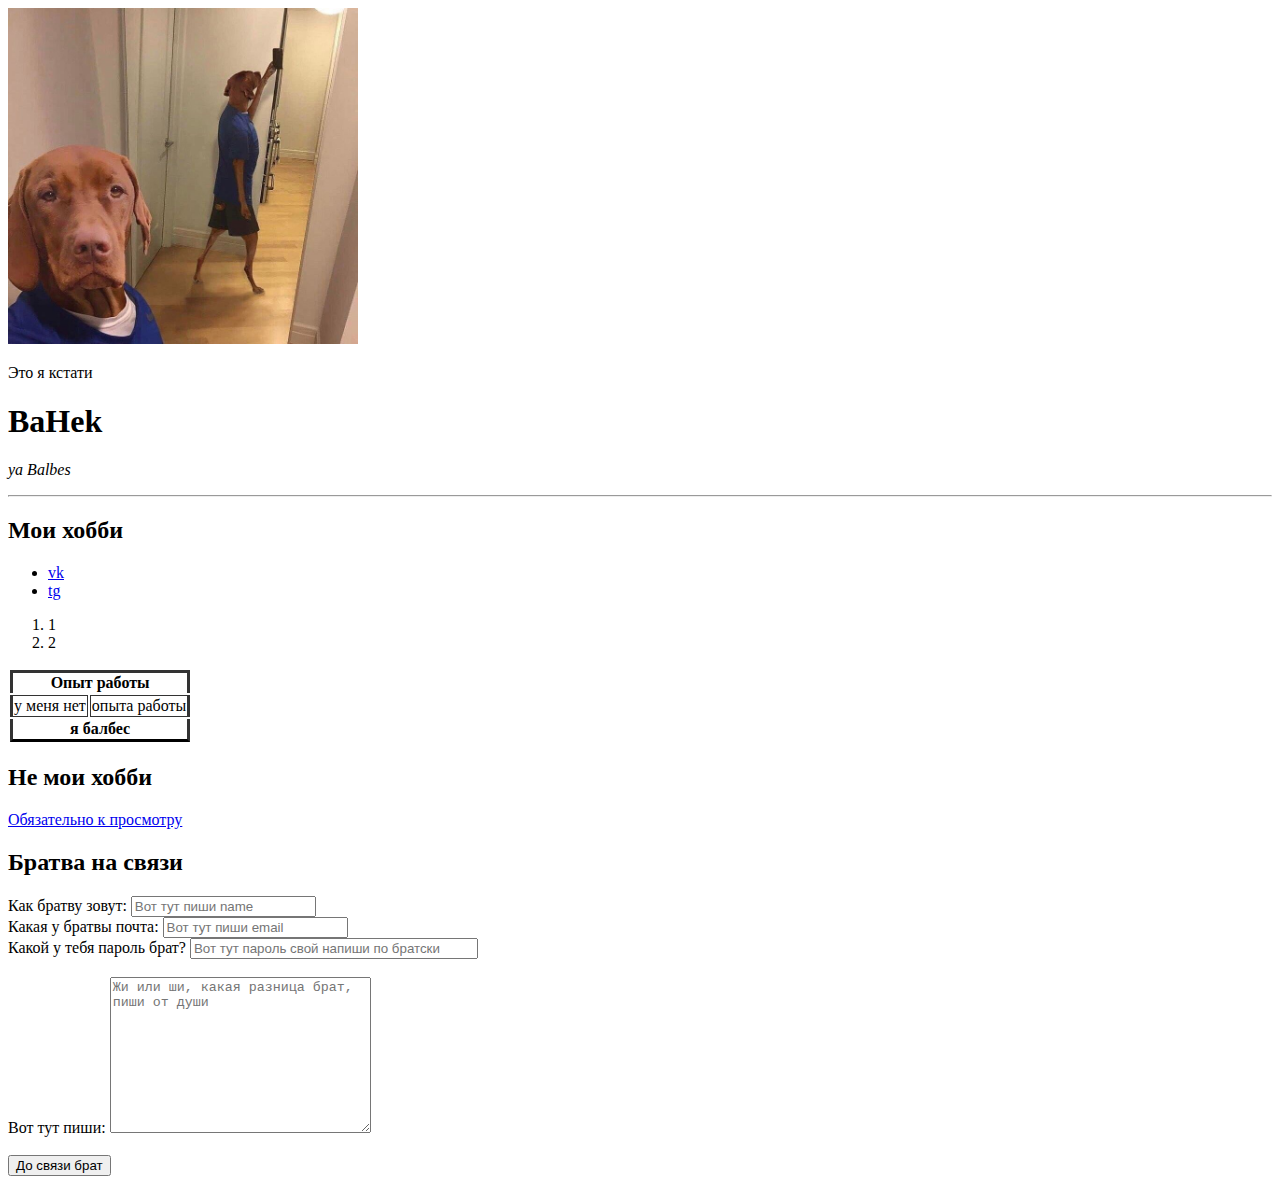
==== index.html @ 001c47fe "Create Bratva" ====
<!DOCTYPE html>
<html lang="en">
  <head>
    <meta charset="UTF-8" />
    <title>bibibibobobo</title>
  </head>
  <body>
    <img src="1.jpg" width="350" alt="Это я" />
    <p>Это я кстати</p>
    <h1><strong>BaHek </strong></h1>
    <p><em>ya Balbes</em></p>

    <hr />
    <h2>Мои хобби</h2>
    <ul>
      <li><a href="https://vk.com/b1732">vk</a></li>
      <li><a href="@Isten" target="_blank">tg</a></li>
    </ul>
    <ol>
      <li>1</li>
      <li>2</li>
    </ol>
    <table>
      <thead>
        <tr>
          <th
            colspan="2"
            style="
              border-top: 3px solid #333;
              border-left: 3px solid #333;
              border-right: 3px solid #333;
            "
          >
            Опыт работы
          </th>
        </tr>
      </thead>
      <tbody>
        <tr>
          <td style="border: 1px solid #333; border-left: 3px solid #333">
            у меня нет
          </td>
          <td style="border: 1px solid #333; border-right: 3px solid #333">
            опыта работы
          </td>
        </tr>
      </tbody>
      <tfoot>
        <tr>
          <th
            colspan="2"
            style="
              border-bottom: 3px solid #000;
              border-left: 3px solid #333;
              border-right: 3px solid #333;
            "
          >
            я балбес
          </th>
        </tr>
      </tfoot>
    </table>

    <h2>Не мои хобби</h2>
    <a href="yt.html" target="_blank">Обязательно к просмотру</a>
    <h2>Братва на связи</h2>
    <form action="/"></form>
      <label>Как братву зовут:</label>
      <input type="text" id="name_bratva" placeholder="Вот тут пиши name" />
    </form>
    <br />
    <form>
      <label>Какая у братвы почта:</label>
      <input type="email" id="email_bratva" placeholder="Вот тут пиши email" />
      <br />

      <label>Какой у тебя пароль брат?</label>
      <input
        style="width: 280px"
        type="password"
        id="passwd_bratva"
        placeholder="Вот тут пароль свой напиши по братски"
      />
    </form>
    <br />
    <form>
      <label>Вот тут пиши:</label>
      <textarea name="" id="" cols="30" rows="10" placeholder="Жи или ши, какая разница брат, пиши от души"></textarea>
    </form>
    <br />
    <form action="">
      <input type="submit" value="До связи брат" />
    </form>
  </body>
</html>
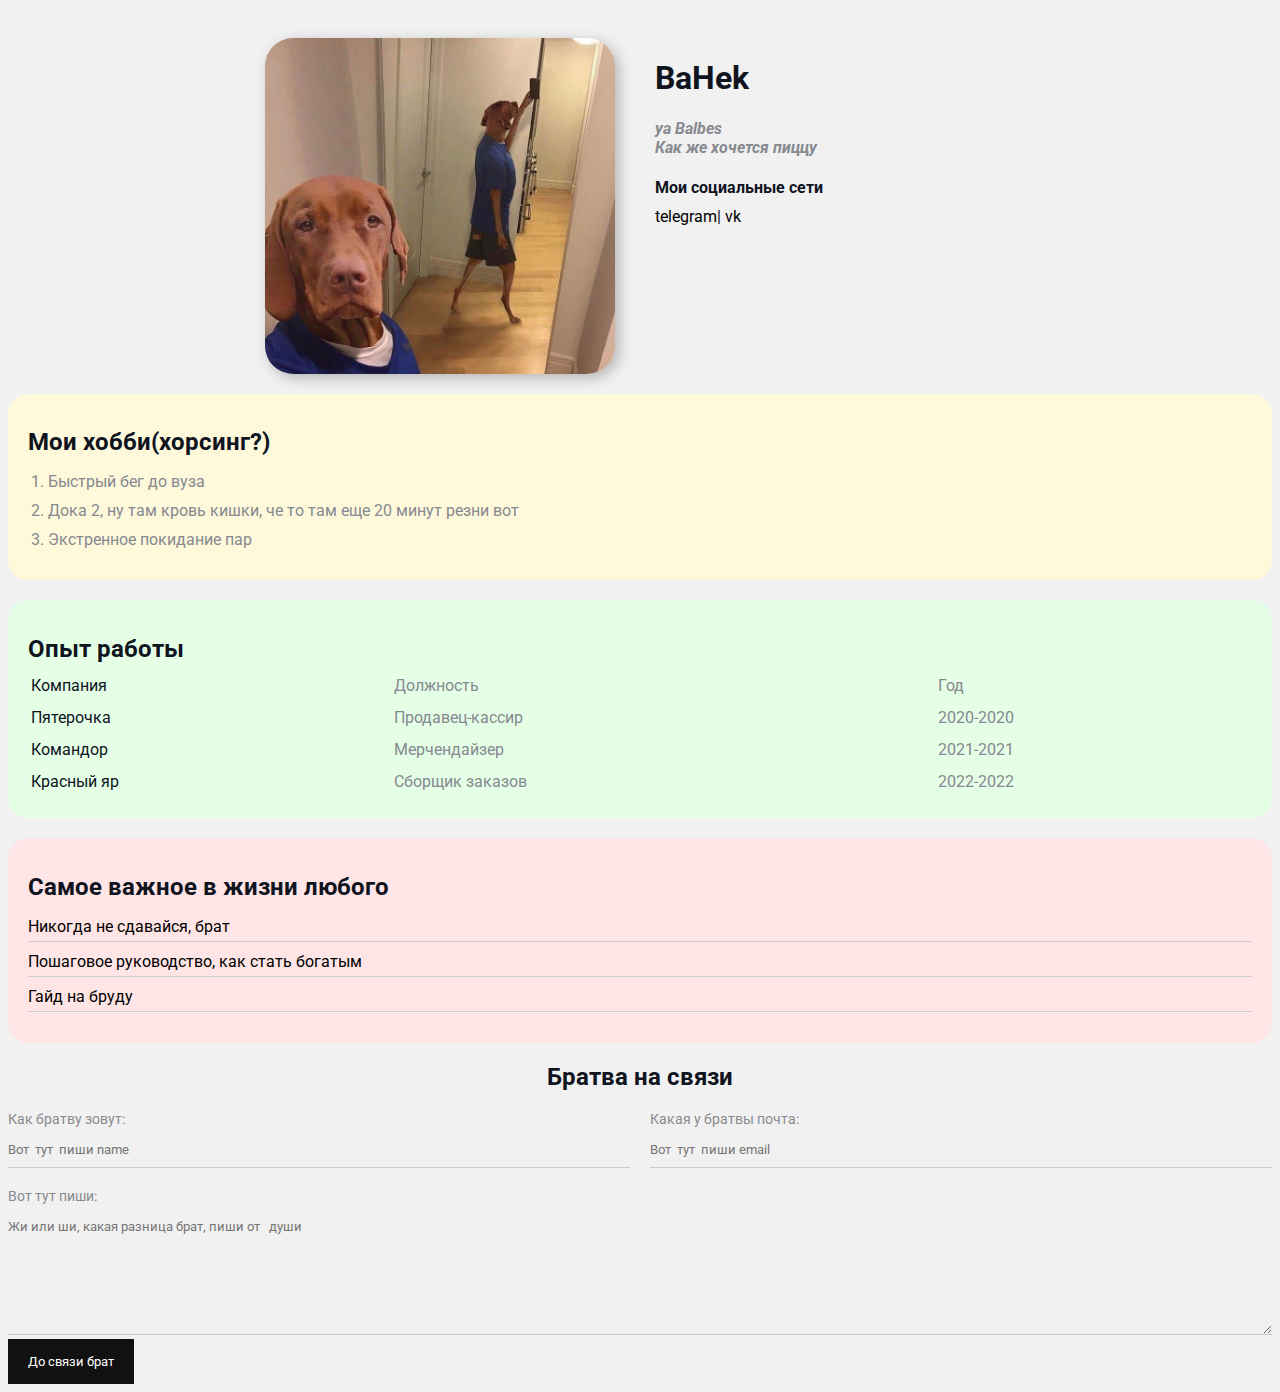
==== commit c9a79ff8: "Add files via upload" ====
--- a/index.html
+++ b/index.html
@@ -3,93 +3,101 @@
   <head>
     <meta charset="UTF-8" />
     <title>bibibibobobo</title>
+<link rel="stylesheet" href="styles.css">
   </head>
   <body>
-    <img src="1.jpg" width="350" alt="Это я" />
-    <p>Это я кстати</p>
-    <h1><strong>BaHek </strong></h1>
-    <p><em>ya Balbes</em></p>
+  <div class="container">
+    <div class="info">
+      <img src="1.jpg" alt="Это я" class="avatar" />
 
-    <hr />
-    <h2>Мои хобби</h2>
-    <ul>
-      <li><a href="https://vk.com/b1732">vk</a></li>
-      <li><a href="@Isten" target="_blank">tg</a></li>
-    </ul>
-    <ol>
-      <li>1</li>
-      <li>2</li>
+      <div class="info-text">
+        <h1>BaHek </h1>
+        <p><em>ya Balbes</em></p>
+        <p>Как же хочется пиццу</p>
+    
+        <h4>Мои социальные сети</h4>
+        <a href="@Isten" target="_blank">telegram</a>|
+        <a href="https://vk.com/b1732" target="_blank">vk</a>
+      </div>
+    </div>
+  </div>
+  
+    
+  <div class="card bg-yellow">
+    <h2>Мои хобби(хорсинг?)</h2>
+    <ol class="list">
+      <li>Быстрый бег до вуза</li>
+      <li>Дока 2, ну там кровь кишки, че то там еще 20 минут резни вот</li>
+      <li>Экстренное покидание пар</li>
     </ol>
-    <table>
-      <thead>
+  </div>
+
+
+
+  <div class="card bg-green">
+    <table class="table">
+      <h2>Опыт работы</h2>
         <tr>
-          <th
-            colspan="2"
-            style="
-              border-top: 3px solid #333;
-              border-left: 3px solid #333;
-              border-right: 3px solid #333;
-            "
-          >
-            Опыт работы
-          </th>
+          <td>Компания</td>
+          <td>Должность</td>
+          <td>Год</td>
         </tr>
-      </thead>
-      <tbody>
         <tr>
-          <td style="border: 1px solid #333; border-left: 3px solid #333">
-            у меня нет
-          </td>
-          <td style="border: 1px solid #333; border-right: 3px solid #333">
-            опыта работы
-          </td>
+          <td>Пятерочка</td>
+          <td>Продавец-кассир</td>
+          <td>2020-2020</td>
         </tr>
-      </tbody>
-      <tfoot>
         <tr>
-          <th
-            colspan="2"
-            style="
-              border-bottom: 3px solid #000;
-              border-left: 3px solid #333;
-              border-right: 3px solid #333;
-            "
-          >
-            я балбес
-          </th>
+          <td>Командор</td>
+          <td>Мерчендайзер</td>
+          <td>2021-2021</td>
         </tr>
-      </tfoot>
+        <tr>
+          <td>Красный яр</td>
+          <td>Сборщик заказов</td>
+          <td>2022-2022</td>
+        </tr>
     </table>
+  </div>
 
-    <h2>Не мои хобби</h2>
-    <a href="yt.html" target="_blank">Обязательно к просмотру</a>
-    <h2>Братва на связи</h2>
-    <form action="/"></form>
-      <label>Как братву зовут:</label>
-      <input type="text" id="name_bratva" placeholder="Вот тут пиши name" />
-    </form>
-    <br />
-    <form>
-      <label>Какая у братвы почта:</label>
-      <input type="email" id="email_bratva" placeholder="Вот тут пиши email" />
-      <br />
+  <div class="card bg-red">
+    <h2>Самое важное в жизни любого</h2>
+    <ul class="link-list">
+      <li><a href="https://www.youtube.com/watch?v=dQw4w9WgXcQ&ab_channel=RickAstley">Никогда не сдавайся, брат</a>
+      </li>
+      <Li><a href="https://www.youtube.com/watch?v=u-GGZlRUsKw&pp=ygUT0Y3QvdC00YDQsSDRgtC10LnRgg%3D%3D&ab_channel=AndrewTate%D0%9D%D0%B0%D0%A0%D1%83%D1%81%D1%81%D0%BA%D0%BE%D0%BC">Пошаговое руководство, как стать богатым</a></Li>
+      <li><a href="https://www.youtube.com/watch?v=CrjHIfvI8kY&ab_channel=KempeDrist">Гайд на бруду</a></li>
+    </ul>  
+  </div>
+    
+    
+    <div class="contact">
+      <h2>Братва на связи</h2>
+        <form action="/">
+          <div class="row">
+            <div class="form-group">
+              <label>Как братву зовут:</label>
+              <input type="text" id="name_bratva" placeholder="Вот  тут  пиши name">
+            </div>
 
-      <label>Какой у тебя пароль брат?</label>
-      <input
-        style="width: 280px"
-        type="password"
-        id="passwd_bratva"
-        placeholder="Вот тут пароль свой напиши по братски"
-      />
-    </form>
-    <br />
-    <form>
-      <label>Вот тут пиши:</label>
-      <textarea name="" id="" cols="30" rows="10" placeholder="Жи или ши, какая разница брат, пиши от души"></textarea>
-    </form>
-    <br />
-    <form action="">
-      <input type="submit" value="До связи брат" />
-    </form>
+          <div class="form-group">
+              <label>Какая у братвы почта:</label>
+              <input type="email" id="email_bratva" placeholder="Вот  тут  пиши email" />
+          </div>
+        </div>
+    <div class="form-group">
+        <label>Вот тут пиши:</label>
+        <textarea name="" id="" cols="30" rows="7"placeholder="Жи или ши, какая разница брат, пиши от   души"></textarea>
+    </div>
+      <input class="btn" type="submit" value="До связи брат" />
+      </form>
+    </div>
+
+    <div class="position">
+      <div class="box">
+        
+      </div>
+    </div>
+    
   </body>
 </html>
--- a/styles.css
+++ b/styles.css
@@ -0,0 +1,199 @@
+@import url('https://fonts.googleapis.com/css2?family=Roboto&display=swap');
+
+body {
+  background-color: #f1f1f1;
+  color: #0f141e;
+
+  font-size: 16px;
+  font-weight: normal;
+  font-family: 'Roboto', sans-serif;
+
+  /* font: normal 16px 'Roboto', sans-serif; */
+}
+
+.avatar{
+    width: 350px;
+    border-radius: 28px;
+    box-shadow: 4px 4px 14px rgba(0, 0, 0, 0.25);
+}
+
+
+.info{
+    margin-bottom: 20px;
+    display: flex;
+}
+
+
+@media (max-width: 700px){
+    .info{
+        text-align: center;
+        display: block;
+    }
+}
+
+.info-text{
+    margin-left: 40px;
+}
+
+.info-text h4{
+    margin-bottom: 10px;
+}
+.info p{
+    color: #86898f;
+    margin: 0;
+    font-style: italic;
+    font-weight: bold;
+    text-decoration: none;
+    /*text-transform: lowercase; */
+    /* letter-spacing: 1px; */
+    /* word-spacing: 3px; */
+
+}
+.container{
+    max-width: 750px;
+    margin: auto;
+    padding-top: 30px;
+}
+
+/* .social{
+
+}  */
+
+.list{
+    padding: 0 20px;
+}
+
+.list li{
+    color: #86898f;
+    margin-bottom: 10px;
+}
+
+a{
+    color: black;
+    text-decoration: none;
+}
+
+a:hover{
+    text-decoration: underline;
+}
+
+a:active{
+    color: blue;
+}
+
+a:visited{
+    color: grey;
+}
+
+.bg-yellow{
+    background: #fff9dc;
+}
+
+.bg-green{
+    background: #e5ffe7;
+}
+
+.bg-red{
+    background: #ffe5e5;
+}
+
+.card{
+    padding: 15px 20px;
+    margin-bottom: 20px;
+    border-radius: 20px;
+}
+
+.card h2{
+    margin-bottom: 10px;
+}
+
+.table {
+    width: 100%;
+}
+
+
+.table td{
+    padding-bottom: 10px;
+}
+.table td:nth-child(2), .table td:nth-child(3){
+    color: #86898f;
+}
+
+.link-list{
+    list-style: none;
+    padding: 0;
+}
+
+.link-list li{
+    margin-bottom: 10px;
+    padding-bottom: 5px;
+    border-bottom: 1px solid #ccc;
+}
+
+.contact h2{
+    text-align: center;
+}
+
+
+.form-group label{
+    display: block;
+    font-size: 14px;
+    color: #86898f;
+}
+
+.form-group input,
+.form-group textarea{
+    width: 100%;
+    box-sizing: border-box;
+    border: none;
+    background: transparent;
+    border-bottom: 1px solid #ccc;
+    color: #000;
+    padding: 15px 0 10px;
+    outline: none;
+    font-family: inherit;
+}
+
+.row{
+    display: flex;
+    margin-bottom: 20px;
+}
+
+.row > .form-group{
+    width: 50%;
+    margin-right: 20px;
+}
+
+.row > .form-group:last-child{
+    margin: 0;
+}
+
+.btn{
+    background: #111;
+    padding: 15px 20px;
+    color: #fff;
+    border: none;
+    font-family: inherit;
+    cursor: pointer;
+}
+
+.btn:hover{
+    opacity: 0.9;
+}
+
+/* Position */
+/* .position{
+    position: relative;
+    border: 4px solid black;
+    margin-top: 40px;
+    padding: 20px;
+}
+
+.box{
+    position: absolute;
+    top: 50px;
+    width: 50px;
+    height: 50px;
+    background: lightcoral;
+} */
+
